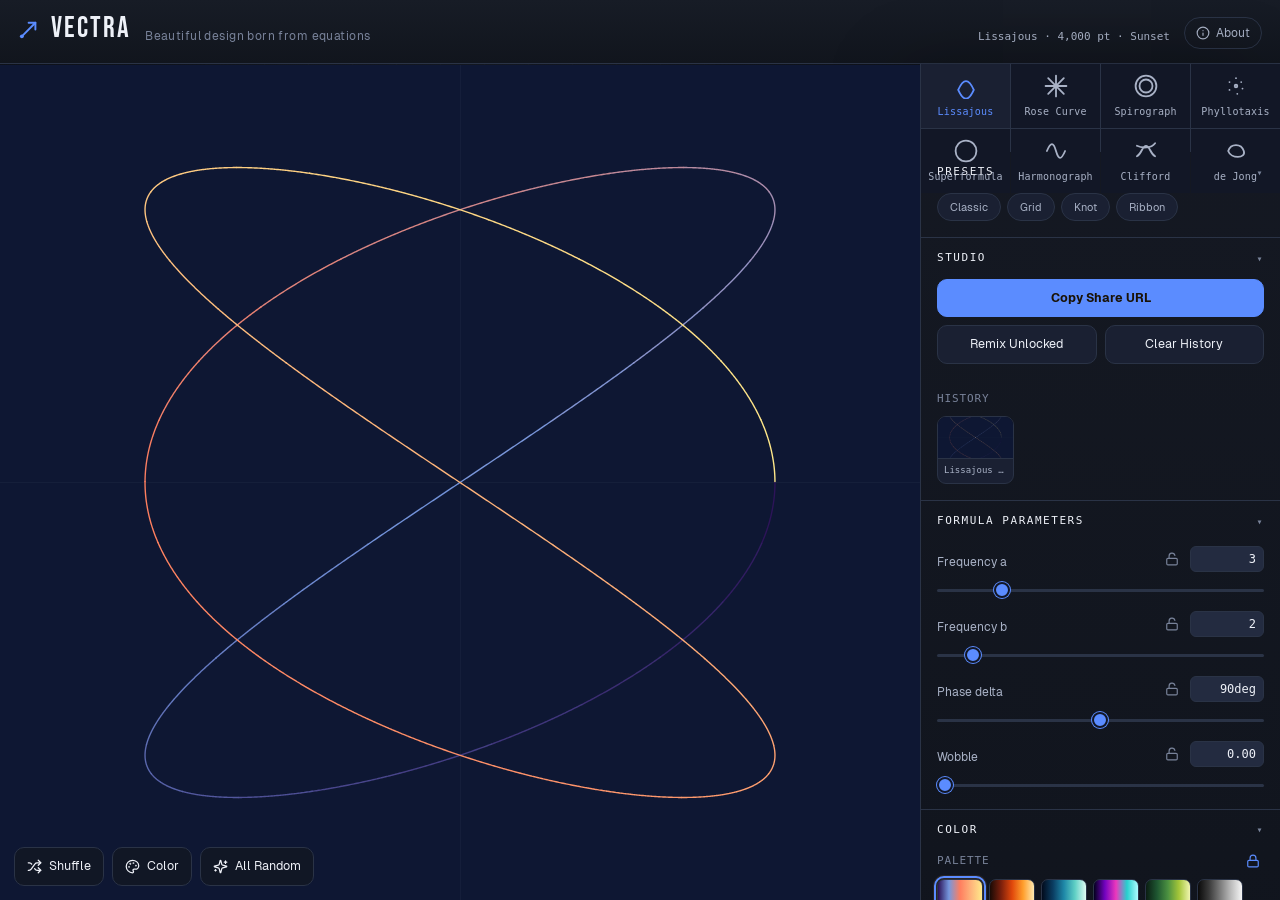
==== index.html @ 024a1d42 "Initial commit" ====
<!DOCTYPE html>
<html lang="en">
<head>
<meta charset="UTF-8">
<meta name="viewport" content="width=device-width, initial-scale=1, viewport-fit=cover">
<title>VECTRA | Mathematical Pattern Generator by ASOBOAD</title>
<meta name="description" content="Create beautiful mathematical patterns in your browser. Explore Lissajous curves, rose curves, spirographs, palettes, morphing, SVG export, and PNG export.">
<meta name="keywords" content="mathematical pattern generator, generative art, Lissajous, rose curve, spirograph, SVG generator, design tool">
<meta name="robots" content="index, follow, max-image-preview:large">
<meta name="theme-color" content="#080a10">
<link rel="canonical" href="https://amix-design.com/asoboad/tools/vectra/">
<link rel="preload" as="font" type="font/woff2" href="common/fonts/bebas-neue/400-1.woff2" crossorigin>

<meta property="og:type" content="website">
<meta property="og:site_name" content="ASOBOAD">
<meta property="og:locale" content="en_US">
<meta property="og:title" content="VECTRA | Mathematical Pattern Generator">
<meta property="og:description" content="Explore eight equation-driven pattern systems, morph parameters in real time, and export SVG or PNG artwork.">
<meta property="og:url" content="https://amix-design.com/asoboad/tools/vectra/">
<meta property="og:image" content="https://amix-design.com/asoboad/tools/vectra/ogp/ogp.jpg?v=202606191600">
<meta property="og:image:alt" content="VECTRA mathematical pattern generator interface">
<meta property="og:image:width" content="2000">
<meta property="og:image:height" content="1300">
<meta name="twitter:card" content="summary_large_image">
<meta name="twitter:title" content="VECTRA | Mathematical Pattern Generator">
<meta name="twitter:description" content="Design beautiful equation-born patterns in the browser. Free SVG and PNG export.">
<meta name="twitter:image" content="https://amix-design.com/asoboad/tools/vectra/ogp/ogp.jpg?v=202606191600">
<meta name="twitter:image:alt" content="VECTRA mathematical pattern generator interface">

<link rel="stylesheet" href="common/fonts/bebas-neue.css">
<link rel="stylesheet" href="common/fonts/geist-sans.css">
<link rel="stylesheet" href="css/style.css">

<script type="application/ld+json">
{
  "@context": "https://schema.org",
  "@graph": [
    {
      "@type": "WebApplication",
      "name": "VECTRA Mathematical Pattern Generator",
      "url": "https://amix-design.com/asoboad/tools/vectra/",
      "description": "Create equation-driven generative patterns in the browser with real-time parameters, palettes, morphing, SVG export, and PNG export.",
      "applicationCategory": "DesignApplication",
      "operatingSystem": "Web (Chrome, Safari, Edge, Firefox)",
      "browserRequirements": "HTML5, JavaScript",
      "inLanguage": "en",
      "isAccessibleForFree": true,
      "offers": { "@type": "Offer", "price": "0", "priceCurrency": "JPY" },
      "featureList": [
        "Eight mathematical pattern systems",
        "Real-time parameter controls and presets",
        "Custom palettes and color mapping modes",
        "Smooth morphing preview",
        "SVG and high-resolution PNG export"
      ],
      "creator": { "@type": "Organization", "name": "ASOBOAD", "url": "https://amix-design.com/asoboad/" }
    }
  ]
}
</script>
</head>
<body>
<a class="skip-link" href="#main">Skip to generator</a>
<header>
  <div class="logo" aria-label="VECTRA"><svg class="mark" viewBox="0 0 24 24" fill="none" stroke="currentColor" stroke-width="2" stroke-linecap="round" stroke-linejoin="round" aria-hidden="true"><path d="M4 20 L18 6"/><path d="M11 6 L18 6 L18 13"/><circle cx="4" cy="20" r="2" fill="currentColor" stroke="none"/></svg><span>VECTRA</span></div>
  <div class="tagline">Beautiful design born from equations</div>
  <div class="head-spacer"></div>
  <div class="readout" id="readout" aria-live="polite">Loading generator…</div>
  <a class="about-link" href="about.html" aria-label="About this tool"><svg viewBox="0 0 24 24" fill="none" stroke="currentColor" stroke-width="2" stroke-linecap="round" stroke-linejoin="round"><circle cx="12" cy="12" r="10"/><path d="M12 16v-4"/><path d="M12 8h.01"/></svg><span class="lbl">About</span></a>
</header>

<main id="main">
  <div class="stage">
    <canvas id="view" aria-label="Generated mathematical pattern preview"></canvas>
    <div class="stage-tools" aria-label="Quick actions">
      <button class="btn ghost" id="bShuffle" type="button" aria-label="Shuffle current parameters"><svg viewBox="0 0 24 24" fill="none" stroke="currentColor" stroke-width="2" stroke-linecap="round" stroke-linejoin="round"><path d="M2 18h1.4c1.3 0 2.5-.6 3.3-1.7l6.1-8.6c.7-1.1 2-1.7 3.3-1.7H22"/><path d="m18 2 4 4-4 4"/><path d="M2 6h1.9c1.5 0 2.9.9 3.6 2.2"/><path d="M22 18h-5.9c-1.3 0-2.6-.7-3.3-1.8l-.5-.8"/><path d="m18 14 4 4-4 4"/></svg> Shuffle</button>
      <button class="btn ghost" id="bColor" type="button" aria-label="Shuffle palette and color mode"><svg viewBox="0 0 24 24" fill="none" stroke="currentColor" stroke-width="2" stroke-linecap="round" stroke-linejoin="round"><circle cx="13.5" cy="6.5" r=".5" fill="currentColor"/><circle cx="17.5" cy="10.5" r=".5" fill="currentColor"/><circle cx="8.5" cy="7.5" r=".5" fill="currentColor"/><circle cx="6.5" cy="12.5" r=".5" fill="currentColor"/><path d="M12 2C6.5 2 2 6.5 2 12s4.5 10 10 10c.926 0 1.648-.746 1.648-1.688 0-.437-.18-.835-.437-1.125-.29-.289-.438-.652-.438-1.125a1.64 1.64 0 0 1 1.668-1.668h1.996c3.051 0 5.555-2.503 5.555-5.554C21.965 6.012 17.461 2 12 2z"/></svg> Color</button>
      <button class="btn ghost" id="bFull" type="button" aria-label="Randomize everything"><svg viewBox="0 0 24 24" fill="none" stroke="currentColor" stroke-width="2" stroke-linecap="round" stroke-linejoin="round"><path d="M9.937 15.5A2 2 0 0 0 8.5 14.063l-6.135-1.582a.5.5 0 0 1 0-.962L8.5 9.936A2 2 0 0 0 9.937 8.5l1.582-6.135a.5.5 0 0 1 .962 0L14.063 8.5A2 2 0 0 0 15.5 9.937l6.135 1.581a.5.5 0 0 1 0 .964L15.5 14.063a2 2 0 0 0-1.437 1.437l-1.582 6.135a.5.5 0 0 1-.962 0z"/><path d="M20 3v4"/><path d="M22 5h-4"/><path d="M4 17v2"/><path d="M5 18H3"/></svg> All Random</button>
    </div>
  </div>

  <div class="panel">
    <div class="picker" id="picker" aria-label="Pattern systems"></div>
    <div class="panel-scroll" id="scroll">

      <section id="secPreset">
        <button class="sec-head" type="button" aria-expanded="true">Presets <span class="tw">▾</span></button>
        <div class="sec-body"><div class="presets" id="presets"></div></div>
      </section>

      <section id="secStudio">
        <button class="sec-head" type="button" aria-expanded="true">Studio <span class="tw">▾</span></button>
        <div class="sec-body">
          <div class="btn-grid">
            <button class="btn accent span2" id="bCopyURL" type="button">Copy Share URL</button>
            <button class="btn" id="bRemix" type="button">Remix Unlocked</button>
            <button class="btn" id="bClearHistory" type="button">Clear History</button>
          </div>
          <div class="share-status" id="shareStatus" aria-live="polite"></div>
          <div class="swatch-label">History</div>
          <div class="history" id="history"></div>
        </div>
      </section>

      <section id="secParams">
        <button class="sec-head" type="button" aria-expanded="true">Formula Parameters <span class="tw">▾</span></button>
        <div class="sec-body" id="params"></div>
      </section>

      <section id="secColor">
        <button class="sec-head" type="button" aria-expanded="true">Color <span class="tw">▾</span></button>
        <div class="sec-body">
          <div class="swatch-label">Palette <span class="lockslot" data-lock="s:palette" style="margin-left:auto"></span></div>
          <div class="chips" id="palettes"></div>
          <div class="custom-editor hidden" id="customEditor"></div>
          <div class="field">
            <div class="field-top"><label for="colorMode">Color mode</label></div>
            <div class="seg" id="colorMode" role="group" aria-label="Color mode">
              <button data-v="sequence" class="on" type="button" aria-pressed="true">Sequence</button>
              <button data-v="distance" type="button" aria-pressed="false">Center Distance</button>
              <button data-v="velocity" type="button" aria-pressed="false">Velocity</button>
              <button data-v="solid" type="button" aria-pressed="false">Solid</button>
            </div>
          </div>
        </div>
      </section>

      <section id="secStyle">
        <button class="sec-head" type="button" aria-expanded="true">Style <span class="tw">▾</span></button>
        <div class="sec-body">
          <div class="field">
            <div class="field-top"><label>Draw mode</label><span class="ft-right"><span class="lockslot" data-lock="s:draw"></span></span></div>
            <div class="seg" id="drawMode" role="group" aria-label="Draw mode">
              <button data-v="line" type="button" aria-pressed="true">Line</button>
              <button data-v="dots" type="button" aria-pressed="false">Dots</button>
            </div>
          </div>
          <div class="field" id="fWidth">
            <div class="field-top"><label for="vWidth">Line width</label><span class="ft-right"><span class="lockslot" data-lock="s:lineWidth"></span><input class="val" id="vWidth" type="text" aria-label="Line width value"></span></div>
            <input type="range" id="rWidth" min="0.2" max="6" step="0.1" aria-label="Line width">
          </div>
          <div class="field" id="fSize">
            <div class="field-top"><label for="vSize">Dot size</label><span class="ft-right"><span class="lockslot" data-lock="s:pointSize"></span><input class="val" id="vSize" type="text" aria-label="Dot size value"></span></div>
            <input type="range" id="rSize" min="0.3" max="8" step="0.1" aria-label="Dot size">
          </div>
          <div class="field">
            <div class="field-top"><label for="vOpacity">Opacity</label><span class="ft-right"><span class="lockslot" data-lock="s:opacity"></span><input class="val" id="vOpacity" type="text" aria-label="Opacity value"></span></div>
            <input type="range" id="rOpacity" min="0.02" max="1" step="0.01" aria-label="Opacity">
          </div>
          <div class="field">
            <div class="field-top"><label for="vDensity">Density</label><span class="ft-right"><span class="lockslot" data-lock="s:density"></span><input class="val" id="vDensity" type="text" aria-label="Density value"></span></div>
            <input type="range" id="rDensity" min="200" max="60000" step="100" aria-label="Density in points">
          </div>
          <label class="toggle" id="tBlend" role="checkbox" aria-checked="false" tabindex="0"><span class="box"></span><span>Additive blend (neon)</span></label>
          <label class="toggle on" id="tMorph" role="checkbox" aria-checked="true" tabindex="0"><span class="box"></span><span>Smooth morph</span></label>
          <div class="field" id="fMorph">
            <div class="field-top"><label for="vMorph">Morph speed</label><input class="val" id="vMorph" type="text" aria-label="Morph speed value"></div>
            <input type="range" id="rMorph" min="0.04" max="0.5" step="0.01" aria-label="Morph speed">
          </div>
        </div>
      </section>

      <section id="secTransform" class="collapsed">
        <button class="sec-head" type="button" aria-expanded="false">Transform & Background <span class="tw">▾</span></button>
        <div class="sec-body">
          <div class="field">
            <div class="field-top"><label for="vScale">Scale</label><input class="val" id="vScale" type="text" aria-label="Scale value"></div>
            <input type="range" id="rScale" min="0.2" max="1.6" step="0.01" aria-label="Scale">
          </div>
          <div class="field">
            <div class="field-top"><label for="vRot">Rotation (°)</label><input class="val" id="vRot" type="text" aria-label="Rotation value"></div>
            <input type="range" id="rRot" min="0" max="360" step="1" aria-label="Rotation">
          </div>
          <div class="swatch-label" style="margin-top:14px">Background</div>
          <div class="chips" id="bgs"></div>
          <div class="custom-editor hidden" id="bgEditor"></div>
        </div>
      </section>

      <section id="secExport">
        <button class="sec-head" type="button" aria-expanded="true">Export <span class="tw">▾</span></button>
        <div class="sec-body">
          <div class="btn-grid">
            <button class="btn accent span2" id="bSVG" type="button">Export SVG</button>
            <button class="btn" id="bPNG" type="button">Save PNG</button>
            <button class="btn" id="bReset" type="button">Reset</button>
          </div>
          <div class="hint">SVG exports as a 1000×1000 vector. Lines become one path per color bin; dots become grouped circle paths. SVG stays editable in Illustrator and scales without quality loss. For high-density dot exports, lower density first if the file becomes too large.</div>
          <label class="toggle" id="tSmooth" role="checkbox" aria-checked="false" tabindex="0"><span class="box"></span><span>Smooth single-path export (line, solid color)</span></label>
          <div class="hint">For line drawings only. When enabled, export uses one solid color from the final palette color and simplifies the path into a single Bézier curve while preserving sharp corners. This does not affect preview, dot mode, or PNG export.</div>
        </div>
      </section>

      <div class="panel-foot">
        <a class="foot-about" href="about.html"><svg viewBox="0 0 24 24" fill="none" stroke="currentColor" stroke-width="2" stroke-linecap="round" stroke-linejoin="round"><circle cx="12" cy="12" r="10"/><path d="M12 16v-4"/><path d="M12 8h.01"/></svg>About VECTRA</a>
        <nav class="foot-links" aria-label="Footer links">
          <a href="https://amix-design.com/asoboad/" target="_blank" rel="noopener">Made by ASOBOAD</a><span>/</span>
          <a href="https://amix-design.com/tools" target="_blank" rel="noopener">Tool list</a><span>/</span>
          <a href="https://amix-design.com/term/tools" target="_blank" rel="noopener">Terms</a><span>/</span>
          <a href="license.html">License</a>
        </nav>
        <span>© VECTRA | Beautiful design born from mathematics</span>
      </div>

    </div>
  </div>
</main>

<div class="modal" id="pngModal" role="dialog" aria-modal="true" aria-labelledby="pngTitle">
  <div class="modal-card">
    <h2 id="pngTitle" class="visually-hidden">PNG preview</h2>
    <img id="pngImg" alt="Generated PNG preview">
    <div class="modal-cap">Long-press the image to save it.</div>
    <button class="btn" id="pngClose" type="button">Close</button>
  </div>
</div>

<script src="js/main.js"></script>
</body>
</html>
---- common/fonts/bebas-neue.css ----
/* latin-ext */
@font-face {
  font-family: 'Bebas Neue';
  font-style: normal;
  font-weight: 400;
  font-display: swap;
  src: url('./bebas-neue/400-0.woff2') format('woff2');
  unicode-range: U+0100-02BA, U+02BD-02C5, U+02C7-02CC, U+02CE-02D7, U+02DD-02FF, U+0304, U+0308, U+0329, U+1D00-1DBF, U+1E00-1E9F, U+1EF2-1EFF, U+2020, U+20A0-20AB, U+20AD-20C0, U+2113, U+2C60-2C7F, U+A720-A7FF;
}
/* latin */
@font-face {
  font-family: 'Bebas Neue';
  font-style: normal;
  font-weight: 400;
  font-display: swap;
  src: url('./bebas-neue/400-1.woff2') format('woff2');
  unicode-range: U+0000-00FF, U+0131, U+0152-0153, U+02BB-02BC, U+02C6, U+02DA, U+02DC, U+0304, U+0308, U+0329, U+2000-206F, U+20AC, U+2122, U+2191, U+2193, U+2212, U+2215, U+FEFF, U+FFFD;
}
---- common/fonts/geist-sans.css ----
/* Geist Sans - Self-hosted */
@font-face {
  font-family: 'Geist';
  font-style: normal;
  font-weight: 400;
  font-display: swap;
  src: url('./geist-sans/Geist-Regular.woff2') format('woff2');
}
@font-face {
  font-family: 'Geist';
  font-style: normal;
  font-weight: 500;
  font-display: swap;
  src: url('./geist-sans/Geist-Medium.woff2') format('woff2');
}
@font-face {
  font-family: 'Geist';
  font-style: normal;
  font-weight: 700;
  font-display: swap;
  src: url('./geist-sans/Geist-Bold.woff2') format('woff2');
}
---- css/style.css ----
:root{
  --bg:#080a10;--panel:#121726;--panel-2:#1a2032;--panel-3:#232b40;
  --line:#2a3346;--line-soft:#1a2030;
  --ink:#eef1f8;--ink-dim:#a9b2c6;--ink-faint:#79839a;
  --accent:#5b8cff;--accent-2:#34e6c8;--good:#8fd99a;
  --mono:ui-monospace,"SFMono-Regular",Menlo,Consolas,"Roboto Mono",monospace;
  --sans:Geist,ui-sans-serif,system-ui,-apple-system,BlinkMacSystemFont,"Segoe UI",sans-serif;
  --r:10px;
}
*{box-sizing:border-box;-webkit-tap-highlight-color:transparent;}
html,body{margin:0;height:100%;}
body{background:var(--bg);color:var(--ink);font-family:var(--sans);font-size:14px;line-height:1.5;overflow:hidden;display:flex;flex-direction:column;touch-action:manipulation;}
button,input,a{font:inherit;}
button{color:inherit;}
a{color:inherit;}
:focus-visible{outline:2px solid var(--accent-2);outline-offset:2px;}
.skip-link{position:absolute;left:12px;top:12px;z-index:100;padding:8px 12px;border-radius:999px;background:var(--accent);color:#06101e;font-weight:700;transform:translateY(-160%);transition:transform .16s ease;}
.skip-link:focus{transform:translateY(0);}
.visually-hidden{position:absolute!important;width:1px;height:1px;padding:0;margin:-1px;overflow:hidden;clip:rect(0,0,0,0);white-space:nowrap;border:0;}
header{display:flex;align-items:baseline;gap:14px;flex:none;padding:14px 18px;border-bottom:1px solid var(--line);background:linear-gradient(180deg,#171c26,#11151d);}
.logo{font-family:"Bebas Neue",var(--mono);font-weight:400;letter-spacing:.07em;font-size:29px;line-height:1;color:var(--ink);display:inline-flex;align-items:center;gap:.34em;}
.logo .mark{width:.8em;height:.8em;color:var(--accent);flex:none;}
.tagline{font-size:12px;color:var(--ink-faint);letter-spacing:.035em;}
.head-spacer{flex:1;}
.readout{font-family:var(--mono);font-size:11px;color:var(--ink-dim);white-space:nowrap;}
.about-link{display:inline-flex;align-items:center;gap:6px;color:var(--ink-dim);font-size:12px;text-decoration:none;border:1px solid var(--line);padding:6px 11px;border-radius:999px;transition:all .12s;white-space:nowrap;}
.about-link:hover{color:var(--ink);border-color:var(--accent);}
.about-link svg{width:14px;height:14px;flex:none;}
main{flex:1;display:flex;min-height:0;}
.stage{flex:1;min-width:0;position:relative;display:flex;align-items:center;justify-content:center;background:radial-gradient(120% 120% at 50% 30%,#121722 0%,#090b10 100%);overflow:hidden;}
.stage::before{content:"";position:absolute;inset:0;background-image:linear-gradient(rgba(255,255,255,.025) 1px,transparent 1px),linear-gradient(90deg,rgba(255,255,255,.025) 1px,transparent 1px);background-size:44px 44px;mask-image:radial-gradient(circle at 50% 45%,#000 0 45%,transparent 78%);pointer-events:none;}
canvas#view{display:block;position:relative;z-index:1;touch-action:none;cursor:crosshair;}
.stage-tools{position:absolute;left:14px;bottom:14px;display:flex;gap:8px;flex-wrap:wrap;z-index:4;}
.panel{width:360px;flex:none;background:linear-gradient(180deg,rgba(21,25,35,.98),rgba(17,21,30,.98));border-left:1px solid var(--line);display:flex;flex-direction:column;min-height:0;box-shadow:-24px 0 70px rgba(0,0,0,.18);}
.panel-scroll{overflow-y:auto;overscroll-behavior:contain;padding-bottom:8px;scrollbar-color:var(--line-soft) transparent;}
.picker{display:grid;grid-template-columns:repeat(4,1fr);gap:1px;background:var(--line);border-bottom:1px solid var(--line);min-height:88px;}
.pat{background:var(--panel);border:0;color:var(--ink-dim);font-family:var(--mono);font-size:10px;letter-spacing:.02em;padding:9px 2px;cursor:pointer;transition:background .12s,color .12s,transform .12s;display:flex;flex-direction:column;align-items:center;gap:5px;}
.pat:hover{background:var(--panel-2);color:var(--ink);transform:translateY(-1px);}
.pat.on{background:var(--panel-2);color:var(--accent);}
.pat.on svg path,.pat.on svg circle{stroke:var(--accent);}
.pat svg{width:26px;height:26px;}
section{border-bottom:1px solid var(--line);}
.sec-head{display:flex;align-items:center;gap:8px;width:100%;background:none;border:0;color:var(--ink);font-family:var(--mono);font-size:11px;letter-spacing:.14em;text-transform:uppercase;padding:12px 16px 10px;cursor:pointer;text-align:left;}
.sec-head:hover{background:rgba(255,255,255,.025);}
.sec-head .tw{margin-left:auto;color:var(--ink-faint);transition:transform .18s;font-size:10px;}
section.collapsed .sec-head .tw{transform:rotate(-90deg);}
section.collapsed .sec-body{display:none;}
.sec-body{padding:2px 16px 16px;}
.presets{display:flex;flex-wrap:wrap;gap:6px;}
.preset{background:var(--panel-2);border:1px solid var(--line);border-radius:999px;color:var(--ink-dim);font-size:11px;padding:5px 12px;cursor:pointer;transition:all .12s;}
.preset:hover{border-color:var(--accent);color:var(--ink);}
.field{margin:13px 0 0;}
.field:first-child{margin-top:4px;}
.field-top{display:flex;align-items:baseline;justify-content:space-between;margin-bottom:5px;}
.field-top label{font-size:12px;color:var(--ink-dim);}
.field-top .val{font-family:var(--mono);font-size:12px;color:var(--ink);background:var(--panel-3);border:1px solid var(--line);border-radius:6px;width:74px;text-align:right;padding:3px 7px;}
.field-top .val:focus{outline:none;border-color:var(--accent);}
.ft-right{display:flex;align-items:center;gap:7px;}
.lockslot{display:inline-flex;}
.lockbtn{background:none;border:0;padding:0;width:22px;height:22px;display:inline-flex;align-items:center;justify-content:center;cursor:pointer;color:var(--ink-faint);flex:none;transition:color .12s,background .12s;border-radius:5px;}
.lockbtn svg{width:14px;height:14px;}
.lockbtn:hover{color:var(--ink-dim);background:var(--panel-2);}
.lockbtn.locked{color:var(--accent);}
input[type=range]{-webkit-appearance:none;appearance:none;width:100%;height:3px;border-radius:3px;background:var(--line);outline:none;margin:0;}
input[type=range]::-webkit-slider-thumb{-webkit-appearance:none;width:16px;height:16px;border-radius:50%;background:var(--accent);cursor:pointer;border:2px solid var(--panel);box-shadow:0 0 0 1px var(--accent);}
input[type=range]::-moz-range-thumb{width:14px;height:14px;border-radius:50%;background:var(--accent);cursor:pointer;border:2px solid var(--panel);}
.seg{display:flex;background:var(--panel-2);border:1px solid var(--line);border-radius:8px;overflow:hidden;}
.seg button{flex:1;background:none;border:0;color:var(--ink-dim);font-size:12px;padding:8px 4px;cursor:pointer;transition:all .12s;font-family:var(--sans);}
.seg button:hover{color:var(--ink);background:rgba(255,255,255,.035);}
.seg button.on{background:var(--accent);color:#1a1206;font-weight:700;}
.chips{display:flex;flex-wrap:wrap;gap:6px;align-items:center;}
.chip{border:1px solid var(--line);border-radius:7px;cursor:pointer;overflow:hidden;width:46px;height:30px;padding:0;position:relative;transition:transform .1s,box-shadow .1s;}
.chip.on{outline:2px solid var(--accent);outline-offset:1px;box-shadow:0 0 0 4px rgba(217,154,95,.12);}
.chip:hover{transform:translateY(-1px);border-color:var(--accent);}
.chip span{position:absolute;inset:0;font-size:0;}
.chip .chip-tag{position:absolute;left:0;right:0;bottom:0;font-size:8px;line-height:1;letter-spacing:.02em;text-align:center;color:#fff;background:rgba(0,0,0,.5);padding:2px 1px;display:flex;align-items:center;justify-content:center;gap:2px;pointer-events:none;}
.chip .chip-tag svg{width:8px;height:8px;}
.chip-transparent{background-color:#e5e7eb;background-image:linear-gradient(45deg,#9aa0ad 25%,transparent 25%),linear-gradient(-45deg,#9aa0ad 25%,transparent 25%),linear-gradient(45deg,transparent 75%,#9aa0ad 75%),linear-gradient(-45deg,transparent 75%,#9aa0ad 75%);background-size:10px 10px;background-position:0 0,0 5px,5px -5px,-5px 0;}
.chip-custom,.chip-bgcustom{width:98px;}
.chip-custom .chip-tag,.chip-bgcustom .chip-tag{font-size:9px;gap:3px;}
.chip-custom .chip-tag svg,.chip-bgcustom .chip-tag svg{width:9px;height:9px;}
.toggle{display:flex;align-items:center;gap:9px;margin-top:13px;cursor:pointer;user-select:none;color:var(--ink-dim);}
.toggle .box{width:38px;height:21px;border-radius:99px;background:var(--line);position:relative;flex:none;transition:background .15s;}
.toggle .box::after{content:"";position:absolute;width:15px;height:15px;border-radius:50%;background:var(--ink-dim);top:3px;left:3px;transition:.15s;}
.toggle.on .box{background:var(--accent);}
.toggle.on .box::after{background:#1a1206;left:20px;}
.toggle span{font-size:12px;}
.swatch-label{display:flex;align-items:center;gap:8px;font-size:11px;color:var(--ink-faint);margin-bottom:7px;font-family:var(--mono);text-transform:uppercase;letter-spacing:.08em;}
.btn{border:1px solid var(--line);background:var(--panel-2);color:var(--ink);border-radius:var(--r);padding:9px 12px;font-size:12.5px;cursor:pointer;font-family:var(--sans);display:inline-flex;align-items:center;justify-content:center;gap:7px;transition:all .12s;white-space:nowrap;}
.btn:hover{border-color:var(--accent);background:var(--panel-3);}
.btn:active{transform:scale(.97);}
.btn svg{width:15px;height:15px;flex:none;}
.btn.accent{background:var(--accent);border-color:var(--accent);color:#1a1206;font-weight:700;}
.btn.ghost{background:rgba(20,24,33,.72);backdrop-filter:blur(8px);}
.btn-grid{display:grid;grid-template-columns:1fr 1fr;gap:8px;}
.btn-grid .span2{grid-column:1/3;}
.hint{font-size:11px;color:var(--ink-faint);margin-top:10px;line-height:1.65;}
.share-status{min-height:18px;font-size:11px;color:var(--good);margin-top:9px;}
.history{display:grid;grid-template-columns:repeat(4,1fr);gap:7px;margin-top:8px;}
.history-item{min-width:0;border:1px solid var(--line);border-radius:9px;background:var(--panel-2);padding:0;cursor:pointer;overflow:hidden;transition:transform .12s,border-color .12s;}
.history-item:hover{transform:translateY(-1px);border-color:var(--accent);}
.history-thumb{display:block;height:42px;background:#10141d;background-size:cover;background-position:center;border-bottom:1px solid var(--line);}
.history-label{display:block;padding:5px 6px 6px;font-family:var(--mono);font-size:9px;color:var(--ink-dim);white-space:nowrap;overflow:hidden;text-overflow:ellipsis;}
.empty-state{grid-column:1/-1;border:1px dashed var(--line);border-radius:9px;padding:10px;color:var(--ink-faint);font-size:11px;line-height:1.5;}
.custom-editor{margin-top:10px;}
.custom-editor.hidden{display:none;}
.custom-row{display:flex;flex-wrap:wrap;gap:8px;margin-bottom:10px;}
.cc{position:relative;}
.cc input[type=color]{width:46px;height:30px;border:1px solid var(--line);border-radius:7px;background:none;cursor:pointer;padding:2px;}
.cc input[type=color]::-webkit-color-swatch{border:none;border-radius:4px;}
.cc input[type=color]::-webkit-color-swatch-wrapper{padding:0;}
.cc-rm{position:absolute;top:-6px;right:-6px;width:17px;height:17px;border-radius:50%;border:1px solid var(--line);background:var(--panel);color:var(--ink-dim);font-size:12px;line-height:1;cursor:pointer;display:flex;align-items:center;justify-content:center;}
.cc-rm:hover{color:var(--accent);border-color:var(--accent);}
.cc-add{padding:6px 12px;font-size:12px;}
.modal{position:fixed;inset:0;background:rgba(5,6,10,.82);backdrop-filter:blur(8px);display:flex;align-items:center;justify-content:center;opacity:0;pointer-events:none;transition:opacity .3s ease;z-index:50;padding:20px;}
.modal.open{opacity:1;pointer-events:auto;}
.modal-card{display:flex;flex-direction:column;align-items:center;gap:14px;transform:scale(.95) translateY(8px);transition:transform .3s cubic-bezier(.2,.9,.3,1);max-width:92vw;}
.modal.open .modal-card{transform:scale(1) translateY(0);}
.modal-card img{max-width:92vw;max-height:68vh;border-radius:12px;box-shadow:0 24px 70px rgba(0,0,0,.55);}
.modal-cap{font-size:13px;color:var(--ink-dim);text-align:center;}
.panel-foot{padding:16px;border-top:1px solid var(--line);margin-top:4px;display:flex;flex-direction:column;gap:9px;font-size:11px;color:var(--ink-faint);}
.panel-foot a{color:var(--ink-dim);text-decoration:none;display:inline-flex;align-items:center;gap:6px;}
.panel-foot a:hover{color:var(--accent);}
.panel-foot a svg{width:13px;height:13px;}
.panel-foot a.foot-about{align-self:flex-start;border:1px solid var(--line);background:var(--panel-2);border-radius:999px;padding:8px 15px;font-size:12px;font-weight:700;color:var(--ink);transition:all .12s;}
.panel-foot a.foot-about svg{width:14px;height:14px;}
.panel-foot a.foot-about:hover{color:var(--accent);border-color:var(--accent);background:var(--panel);transform:translateY(-1px);}
.panel-foot a.foot-about:active{transform:scale(.98);}
.foot-links{display:flex;flex-wrap:wrap;align-items:center;gap:4px 7px;line-height:1.7;margin-top:2px;}
.foot-links a{display:inline;}
.foot-links span{color:var(--ink-faint);opacity:.6;}
@media (max-width:760px){
  main{flex-direction:column;}
  .stage{flex:none;height:48vh;}
  .panel{width:100%;border-left:0;border-top:1px solid var(--line);flex:1;min-height:0;}
  .tagline{display:none;}
  header{align-items:center;gap:10px;padding:12px 14px;}
  .logo{font-size:22px;}
  .head-spacer{display:none;}
  .readout{flex:1;min-width:0;overflow-x:auto;overflow-y:hidden;-webkit-overflow-scrolling:touch;scrollbar-width:none;-webkit-mask-image:linear-gradient(90deg,#000 calc(100% - 22px),transparent);mask-image:linear-gradient(90deg,#000 calc(100% - 22px),transparent);}
  .readout::-webkit-scrollbar{display:none;}
  .about-link{flex:none;}
}
.hidden{display:none!important;}
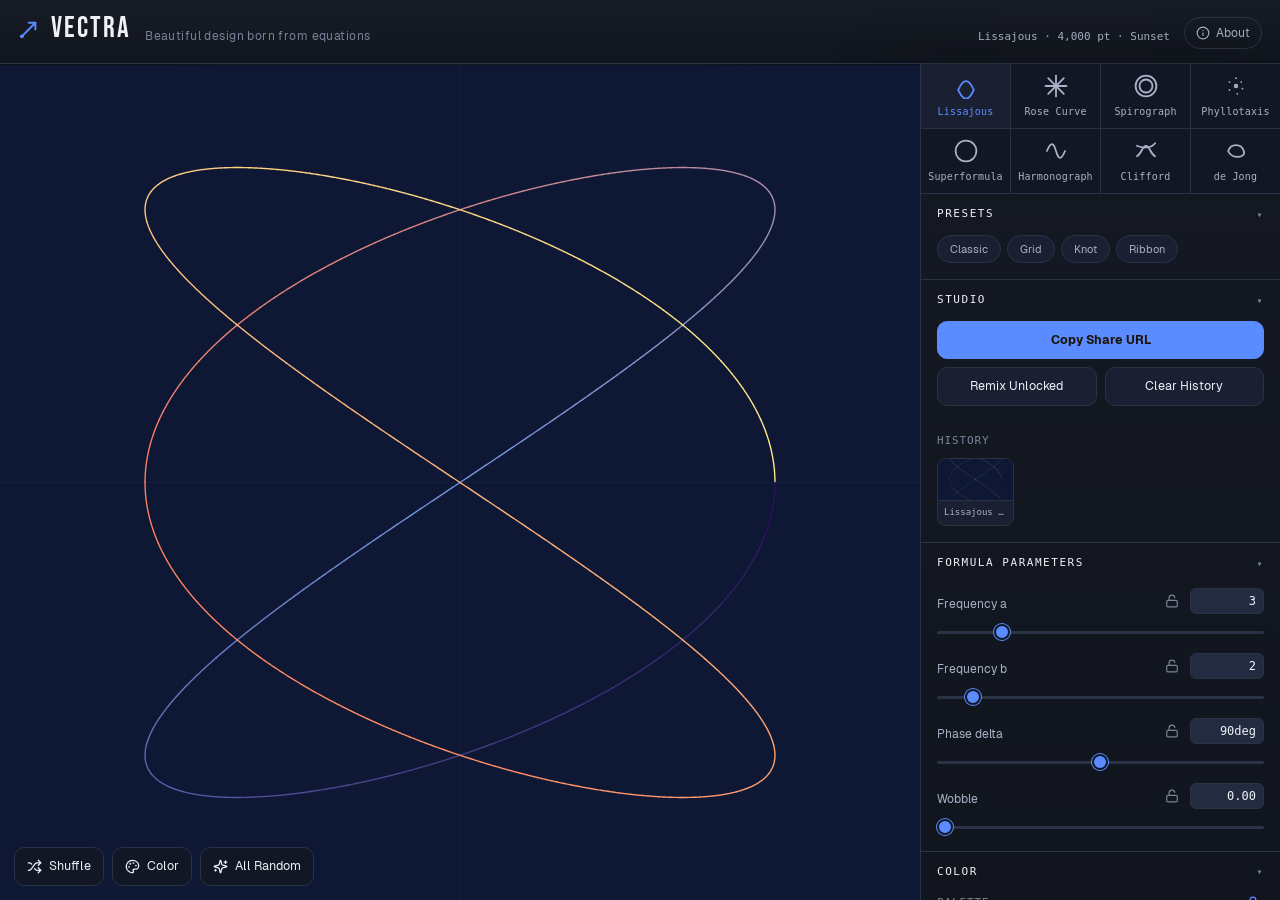
==== commit 00670e50: "Validate/sanitize state; add AGENTS.md & gitignore Harden state handling and input validation: add s" ====
--- a/index.html
+++ b/index.html
@@ -3,28 +3,28 @@
 <head>
 <meta charset="UTF-8">
 <meta name="viewport" content="width=device-width, initial-scale=1, viewport-fit=cover">
-<title>VECTRA | Mathematical Pattern Generator by ASOBOAD</title>
+<title>VECTRA | Mathematical Pattern Generator by Juan Mackie</title>
 <meta name="description" content="Create beautiful mathematical patterns in your browser. Explore Lissajous curves, rose curves, spirographs, palettes, morphing, SVG export, and PNG export.">
 <meta name="keywords" content="mathematical pattern generator, generative art, Lissajous, rose curve, spirograph, SVG generator, design tool">
 <meta name="robots" content="index, follow, max-image-preview:large">
 <meta name="theme-color" content="#080a10">
-<link rel="canonical" href="https://amix-design.com/asoboad/tools/vectra/">
+<link rel="canonical" href="https://www.juanmackie.com/tools/vectra/">
 <link rel="preload" as="font" type="font/woff2" href="common/fonts/bebas-neue/400-1.woff2" crossorigin>
 
 <meta property="og:type" content="website">
-<meta property="og:site_name" content="ASOBOAD">
+<meta property="og:site_name" content="Juan Mackie">
 <meta property="og:locale" content="en_US">
 <meta property="og:title" content="VECTRA | Mathematical Pattern Generator">
 <meta property="og:description" content="Explore eight equation-driven pattern systems, morph parameters in real time, and export SVG or PNG artwork.">
-<meta property="og:url" content="https://amix-design.com/asoboad/tools/vectra/">
-<meta property="og:image" content="https://amix-design.com/asoboad/tools/vectra/ogp/ogp.jpg?v=202606191600">
+<meta property="og:url" content="https://www.juanmackie.com/tools/vectra/">
+<meta property="og:image" content="https://www.juanmackie.com/tools/vectra/ogp/ogp.jpg?v=202606191600">
 <meta property="og:image:alt" content="VECTRA mathematical pattern generator interface">
 <meta property="og:image:width" content="2000">
 <meta property="og:image:height" content="1300">
 <meta name="twitter:card" content="summary_large_image">
 <meta name="twitter:title" content="VECTRA | Mathematical Pattern Generator">
 <meta name="twitter:description" content="Design beautiful equation-born patterns in the browser. Free SVG and PNG export.">
-<meta name="twitter:image" content="https://amix-design.com/asoboad/tools/vectra/ogp/ogp.jpg?v=202606191600">
+<meta name="twitter:image" content="https://www.juanmackie.com/tools/vectra/ogp/ogp.jpg?v=202606191600">
 <meta name="twitter:image:alt" content="VECTRA mathematical pattern generator interface">
 
 <link rel="stylesheet" href="common/fonts/bebas-neue.css">
@@ -38,7 +38,7 @@
     {
       "@type": "WebApplication",
       "name": "VECTRA Mathematical Pattern Generator",
-      "url": "https://amix-design.com/asoboad/tools/vectra/",
+      "url": "https://www.juanmackie.com/tools/vectra/",
       "description": "Create equation-driven generative patterns in the browser with real-time parameters, palettes, morphing, SVG export, and PNG export.",
       "applicationCategory": "DesignApplication",
       "operatingSystem": "Web (Chrome, Safari, Edge, Firefox)",
@@ -53,7 +53,7 @@
         "Smooth morphing preview",
         "SVG and high-resolution PNG export"
       ],
-      "creator": { "@type": "Organization", "name": "ASOBOAD", "url": "https://amix-design.com/asoboad/" }
+      "creator": { "@type": "Person", "name": "Juan Mackie", "url": "https://www.juanmackie.com/" }
     }
   ]
 }
@@ -114,7 +114,7 @@
           <div class="chips" id="palettes"></div>
           <div class="custom-editor hidden" id="customEditor"></div>
           <div class="field">
-            <div class="field-top"><label for="colorMode">Color mode</label></div>
+            <div class="field-top"><span>Color mode</span></div>
             <div class="seg" id="colorMode" role="group" aria-label="Color mode">
               <button data-v="sequence" class="on" type="button" aria-pressed="true">Sequence</button>
               <button data-v="distance" type="button" aria-pressed="false">Center Distance</button>
@@ -129,7 +129,7 @@
         <button class="sec-head" type="button" aria-expanded="true">Style <span class="tw">▾</span></button>
         <div class="sec-body">
           <div class="field">
-            <div class="field-top"><label>Draw mode</label><span class="ft-right"><span class="lockslot" data-lock="s:draw"></span></span></div>
+            <div class="field-top"><span>Draw mode</span><span class="ft-right"><span class="lockslot" data-lock="s:draw"></span></span></div>
             <div class="seg" id="drawMode" role="group" aria-label="Draw mode">
               <button data-v="line" type="button" aria-pressed="true">Line</button>
               <button data-v="dots" type="button" aria-pressed="false">Dots</button>
@@ -151,8 +151,8 @@
             <div class="field-top"><label for="vDensity">Density</label><span class="ft-right"><span class="lockslot" data-lock="s:density"></span><input class="val" id="vDensity" type="text" aria-label="Density value"></span></div>
             <input type="range" id="rDensity" min="200" max="60000" step="100" aria-label="Density in points">
           </div>
-          <label class="toggle" id="tBlend" role="checkbox" aria-checked="false" tabindex="0"><span class="box"></span><span>Additive blend (neon)</span></label>
-          <label class="toggle on" id="tMorph" role="checkbox" aria-checked="true" tabindex="0"><span class="box"></span><span>Smooth morph</span></label>
+          <div class="toggle" id="tBlend" role="checkbox" aria-checked="false" tabindex="0"><span class="box"></span><span>Additive blend (neon)</span></div>
+          <div class="toggle on" id="tMorph" role="checkbox" aria-checked="true" tabindex="0"><span class="box"></span><span>Smooth morph</span></div>
           <div class="field" id="fMorph">
             <div class="field-top"><label for="vMorph">Morph speed</label><input class="val" id="vMorph" type="text" aria-label="Morph speed value"></div>
             <input type="range" id="rMorph" min="0.04" max="0.5" step="0.01" aria-label="Morph speed">
@@ -186,7 +186,7 @@
             <button class="btn" id="bReset" type="button">Reset</button>
           </div>
           <div class="hint">SVG exports as a 1000×1000 vector. Lines become one path per color bin; dots become grouped circle paths. SVG stays editable in Illustrator and scales without quality loss. For high-density dot exports, lower density first if the file becomes too large.</div>
-          <label class="toggle" id="tSmooth" role="checkbox" aria-checked="false" tabindex="0"><span class="box"></span><span>Smooth single-path export (line, solid color)</span></label>
+          <div class="toggle" id="tSmooth" role="checkbox" aria-checked="false" tabindex="0"><span class="box"></span><span>Smooth single-path export (line, solid color)</span></div>
           <div class="hint">For line drawings only. When enabled, export uses one solid color from the final palette color and simplifies the path into a single Bézier curve while preserving sharp corners. This does not affect preview, dot mode, or PNG export.</div>
         </div>
       </section>
@@ -194,9 +194,7 @@
       <div class="panel-foot">
         <a class="foot-about" href="about.html"><svg viewBox="0 0 24 24" fill="none" stroke="currentColor" stroke-width="2" stroke-linecap="round" stroke-linejoin="round"><circle cx="12" cy="12" r="10"/><path d="M12 16v-4"/><path d="M12 8h.01"/></svg>About VECTRA</a>
         <nav class="foot-links" aria-label="Footer links">
-          <a href="https://amix-design.com/asoboad/" target="_blank" rel="noopener">Made by ASOBOAD</a><span>/</span>
-          <a href="https://amix-design.com/tools" target="_blank" rel="noopener">Tool list</a><span>/</span>
-          <a href="https://amix-design.com/term/tools" target="_blank" rel="noopener">Terms</a><span>/</span>
+          <a href="https://www.juanmackie.com/" target="_blank" rel="noopener">Made by Juan Mackie</a><span>/</span>
           <a href="license.html">License</a>
         </nav>
         <span>© VECTRA | Beautiful design born from mathematics</span>
--- a/common/fonts/bebas-neue.css
+++ b/common/fonts/bebas-neue.css
@@ -1,12 +1,3 @@
-/* latin-ext */
-@font-face {
-  font-family: 'Bebas Neue';
-  font-style: normal;
-  font-weight: 400;
-  font-display: swap;
-  src: url('./bebas-neue/400-0.woff2') format('woff2');
-  unicode-range: U+0100-02BA, U+02BD-02C5, U+02C7-02CC, U+02CE-02D7, U+02DD-02FF, U+0304, U+0308, U+0329, U+1D00-1DBF, U+1E00-1E9F, U+1EF2-1EFF, U+2020, U+20A0-20AB, U+20AD-20C0, U+2113, U+2C60-2C7F, U+A720-A7FF;
-}
 /* latin */
 @font-face {
   font-family: 'Bebas Neue';
--- a/css/style.css
+++ b/css/style.css
@@ -33,8 +33,9 @@
 .stage-tools{position:absolute;left:14px;bottom:14px;display:flex;gap:8px;flex-wrap:wrap;z-index:4;}
 .panel{width:360px;flex:none;background:linear-gradient(180deg,rgba(21,25,35,.98),rgba(17,21,30,.98));border-left:1px solid var(--line);display:flex;flex-direction:column;min-height:0;box-shadow:-24px 0 70px rgba(0,0,0,.18);}
 .panel-scroll{overflow-y:auto;overscroll-behavior:contain;padding-bottom:8px;scrollbar-color:var(--line-soft) transparent;}
-.picker{display:grid;grid-template-columns:repeat(4,1fr);gap:1px;background:var(--line);border-bottom:1px solid var(--line);min-height:88px;}
-.pat{background:var(--panel);border:0;color:var(--ink-dim);font-family:var(--mono);font-size:10px;letter-spacing:.02em;padding:9px 2px;cursor:pointer;transition:background .12s,color .12s,transform .12s;display:flex;flex-direction:column;align-items:center;gap:5px;}
+.picker{display:grid;grid-template-columns:repeat(4,minmax(0,1fr));grid-auto-rows:minmax(64px,auto);gap:1px;background:var(--line);border-bottom:1px solid var(--line);flex:none;}
+.pat{min-width:0;background:var(--panel);border:0;color:var(--ink-dim);font-family:var(--mono);font-size:10px;letter-spacing:.02em;padding:9px 2px;cursor:pointer;transition:background .12s,color .12s,transform .12s;display:flex;flex-direction:column;align-items:center;gap:5px;}
+.pat span{max-width:100%;overflow:hidden;text-overflow:ellipsis;white-space:nowrap;}
 .pat:hover{background:var(--panel-2);color:var(--ink);transform:translateY(-1px);}
 .pat.on{background:var(--panel-2);color:var(--accent);}
 .pat.on svg path,.pat.on svg circle{stroke:var(--accent);}
